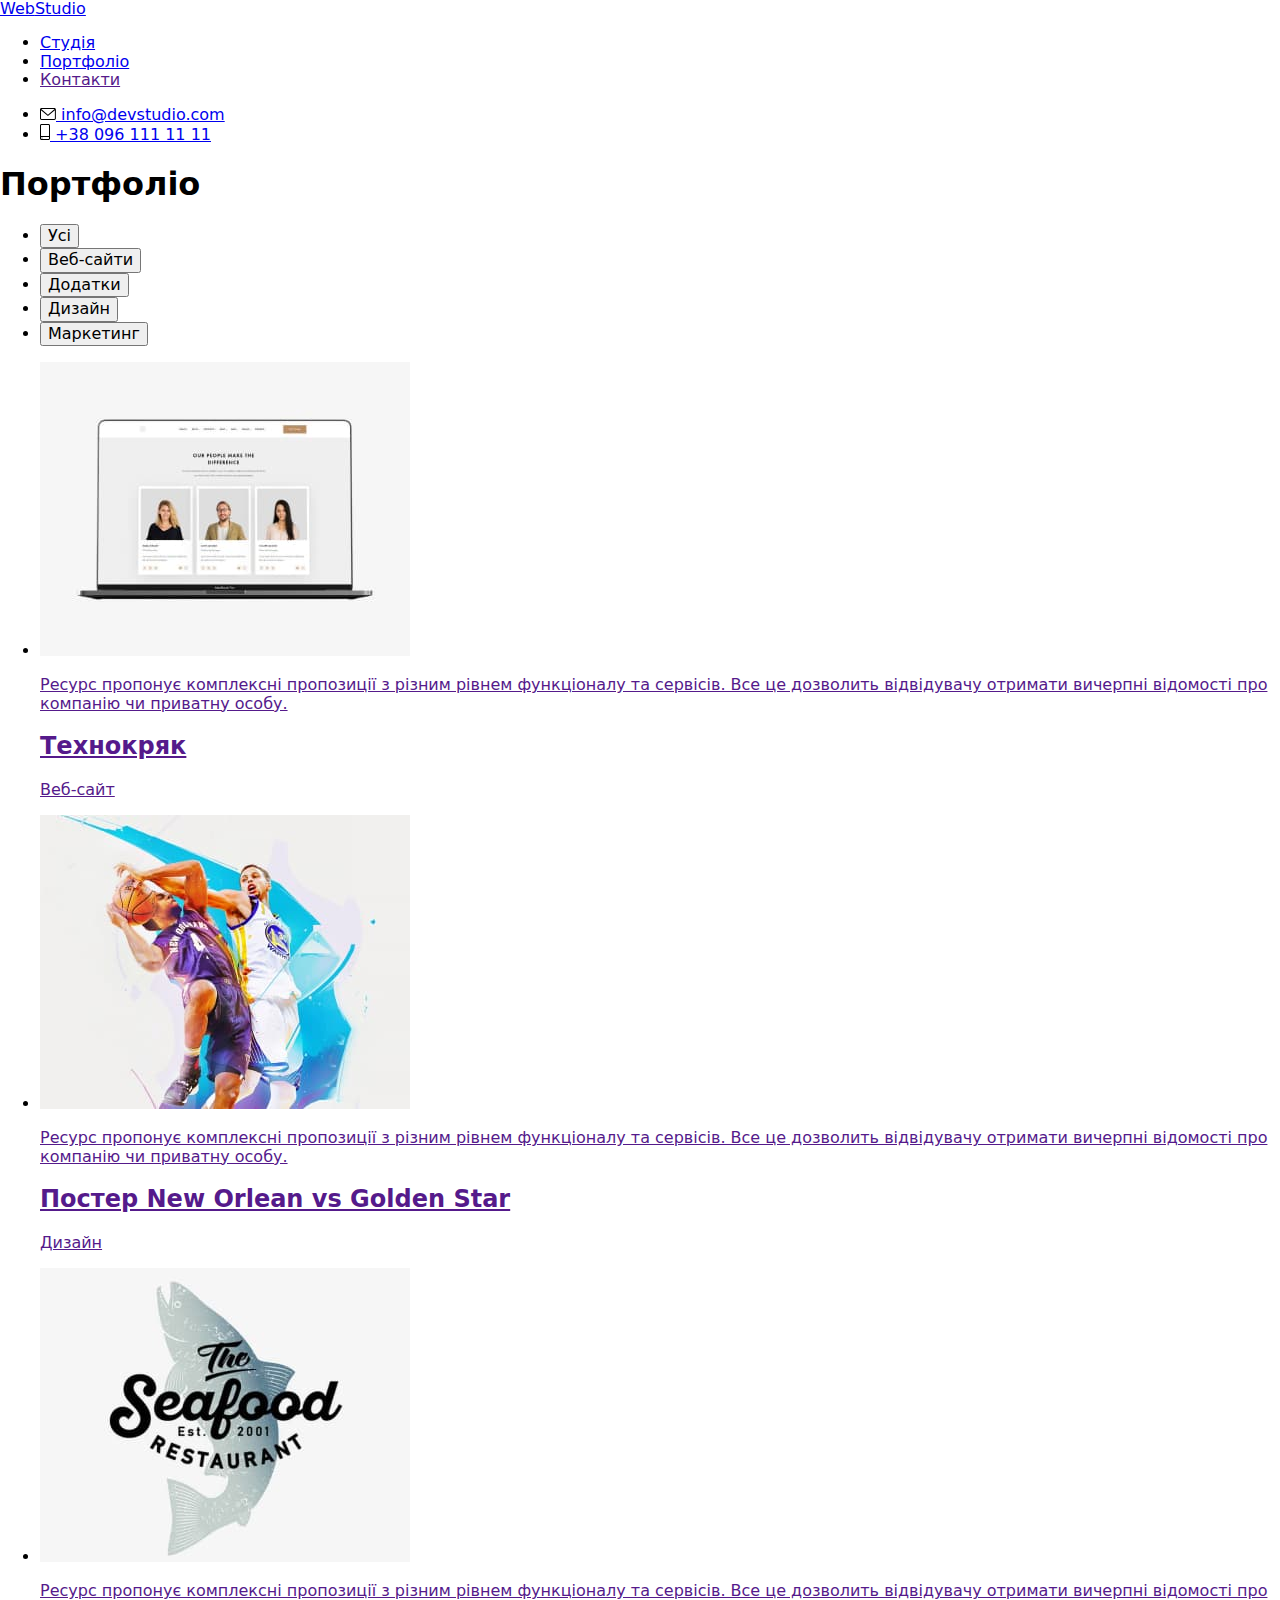
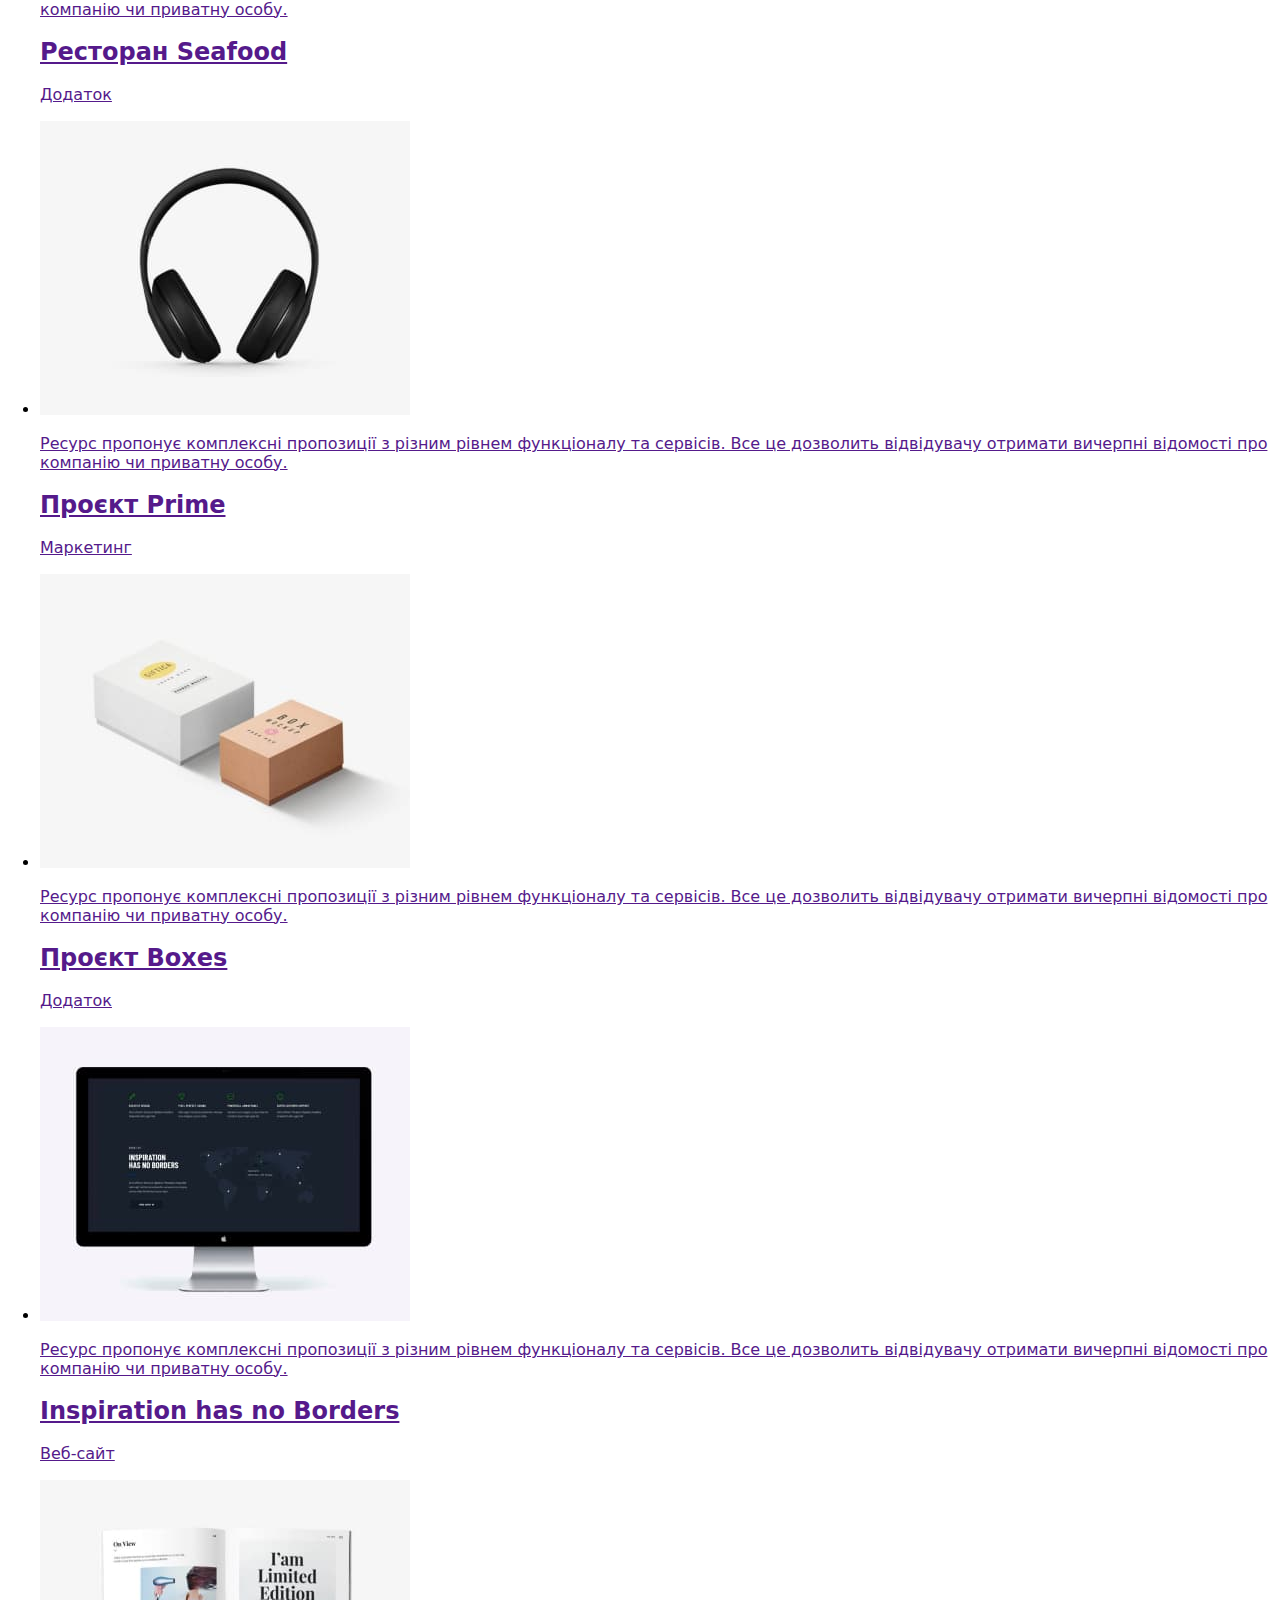
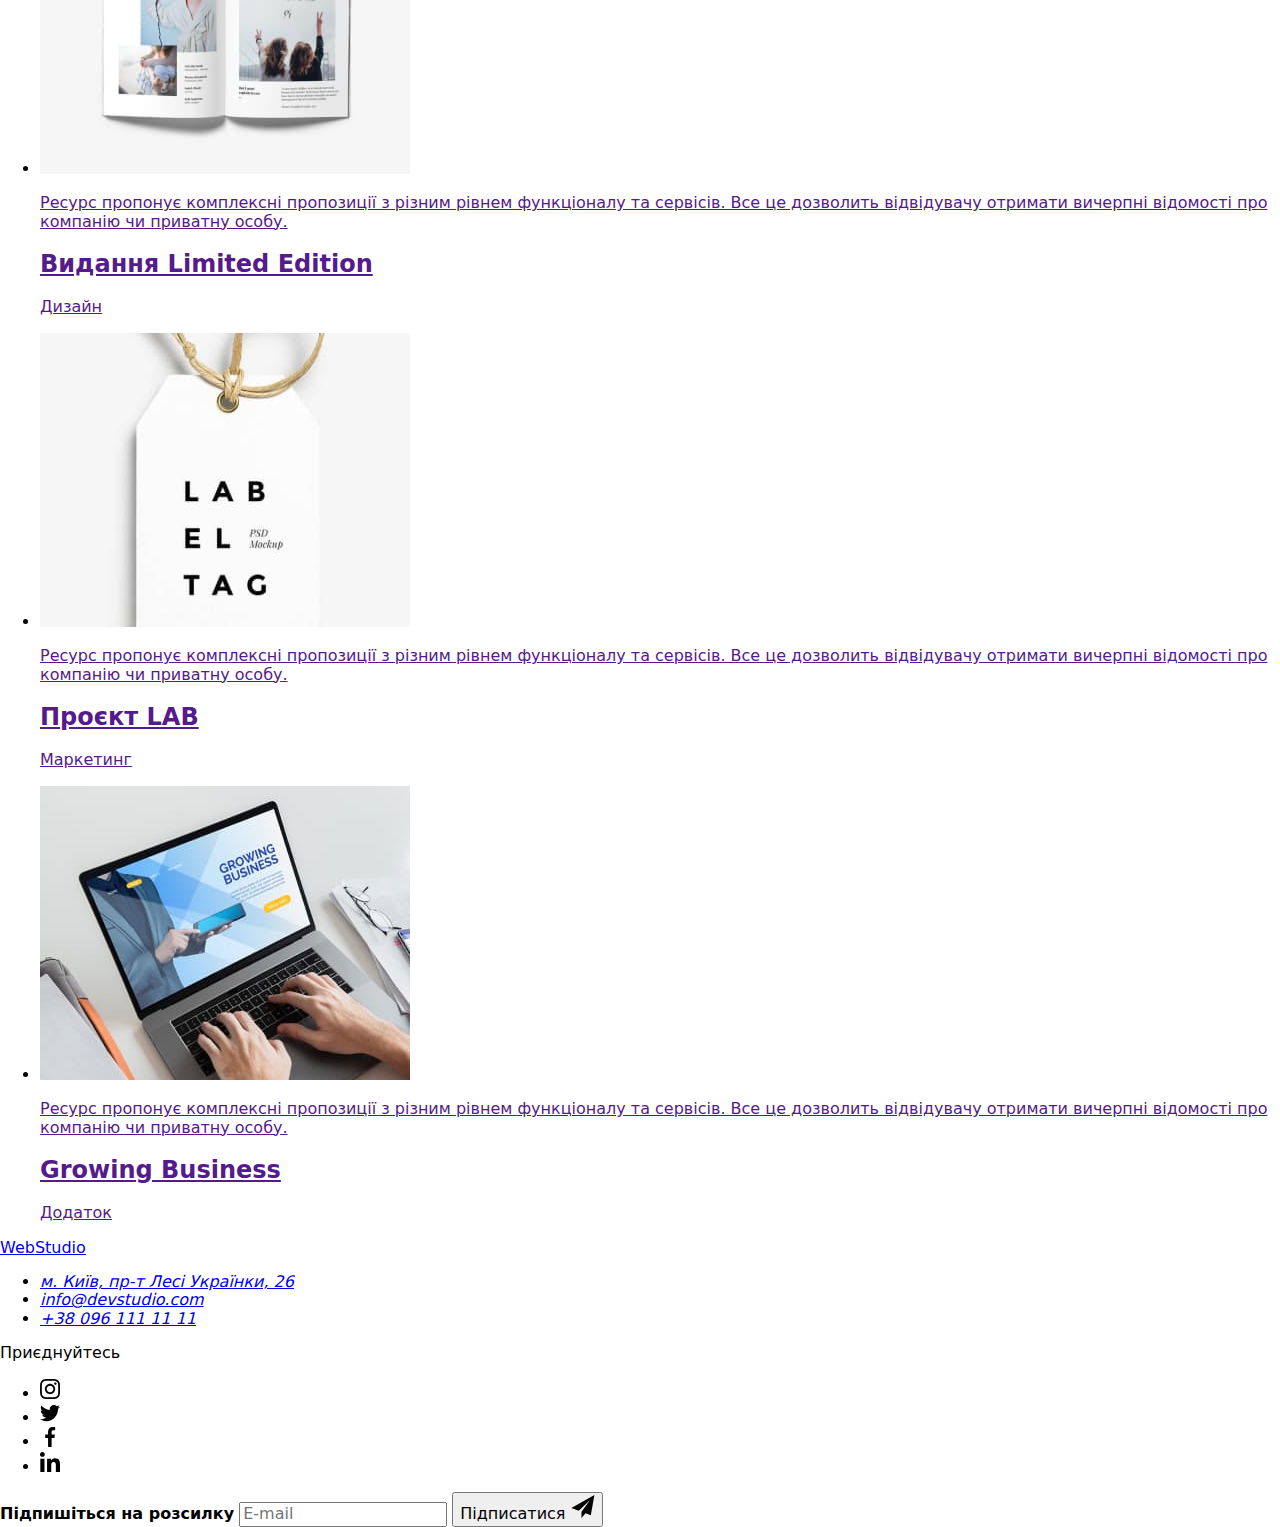
==== portfolio.html @ 15e612e4 "init" ====
<!DOCTYPE html>
<html lang="uk">
  <head>
    <meta charset="UTF-8" />
    <meta http-equiv="X-UA-Compatible" content="IE=edge" />
    <meta name="viewport" content="width=device-width, initial-scale=1.0" />
    <title>Studio</title>
    <link rel="preconnect" href="https://fonts.googleapis.com" />
    <link rel="preconnect" href="https://fonts.gstatic.com" crossorigin />
    <link
      href="https://fonts.googleapis.com/css2?family=Raleway:wght@700&family=Roboto:wght@400;500;700;900&display=swap"
      rel="stylesheet"
    />
    <link
      rel="stylesheet"
      href="https://cdnjs.cloudflare.com/ajax/libs/modern-normalize/1.1.0/modern-normalize.min.css"
    />
    <link rel="stylesheet" href="./css/styles.css" />
  </head>
  <body>
    <header>
      <div class="container main-nav">
        <a href="./index.html" class="logo"
          ><span class="logo-first-text">Web</span
          ><span class="logo-nav-second-text">Studio</span></a
        >
        <nav>
          <ul class="site-nav list">
            <li class="site-nav-item">
              <a href="./index.html" class="link">Студія</a>
            </li>
            <li class="site-nav-item">
              <a href="./portfolio.html" class="link current">Портфоліо</a>
            </li>
            <li class="site-nav-item"><a href="" class="link">Контакти</a></li>
          </ul>
        </nav>
        <ul class="contacts list">
          <li class="contacts-item">
            <a href="mailto:info@devstudio.com" class="contacts-item-link link">
              <svg class="icon envelope" width="16px" height="12px">
                <use href="./images/icons.svg#icon-envelope"></use>
              </svg>
              info@devstudio.com</a
            >
          </li>
          <li class="contacts-item">
            <a href="tel:+380961111111" class="contacts-item-link">
              <svg class="icon smartphone" width="10px" height="16px">
                <use href="./images/icons.svg#icon-smartphone"></use>
              </svg>
              +38 096 111 11 11</a
            >
          </li>
        </ul>
      </div>
    </header>
    <main>
      <section class="section">
        <div class="container">
          <h1 class="section-title visually-hidden">Портфоліо</h1>

          <ul class="filter list">
            <li class="item">
              <button type="button" class="button filter-button current">
                Усі
              </button>
            </li>
            <li class="item">
              <button type="button" class="button filter-button">
                Веб-сайти
              </button>
            </li>
            <li class="item">
              <button type="button" class="button filter-button">
                Додатки
              </button>
            </li>
            <li class="item">
              <button type="button" class="button filter-button">Дизайн</button>
            </li>
            <li class="item">
              <button type="button" class="button filter-button">
                Маркетинг
              </button>
            </li>
          </ul>

          <ul class="portfolio list">
            <li class="portfolio-item">
              <a class="portfolio-item-link link" href="">
                <div class="portfolio-thumb">
                  <img
                    src="./images/example-1.jpg"
                    alt="Приклад сайту"
                    width="370"
                  />
                  <p class="portfolio-item-action">
                    Ресурс пропонує комплексні пропозиції з різним рівнем
                    функціоналу та сервісів. Все це дозволить відвідувачу
                    отримати вичерпні відомості про компанію чи приватну особу.
                  </p>
                </div>
                <div class="example-description">
                  <h2 class="portfolio-example">Технокряк</h2>
                  <p class="portfolio-text">Веб-сайт</p>
                </div>
              </a>
            </li>
            <li class="portfolio-item">
              <a class="portfolio-item-link link" href="">
                <div class="portfolio-thumb">
                  <img
                    src="./images/example-2.jpg"
                    alt="Баскетбольний поєдинок"
                    width="370"
                  />
                  <p class="portfolio-item-action">
                    Ресурс пропонує комплексні пропозиції з різним рівнем
                    функціоналу та сервісів. Все це дозволить відвідувачу
                    отримати вичерпні відомості про компанію чи приватну особу.
                  </p>
                </div>
                <div class="example-description">
                  <h2 class="portfolio-example">
                    Постер New Orlean vs Golden Star
                  </h2>
                  <p class="portfolio-text">Дизайн</p>
                </div></a
              >
            </li>
            <li class="portfolio-item">
              <a class="portfolio-item-link link" href="">
                <div class="portfolio-thumb">
                  <img
                    src="./images/example-3.jpg"
                    alt="Логоип ресторану"
                    width="370"
                  />
                  <p class="portfolio-item-action">
                    Ресурс пропонує комплексні пропозиції з різним рівнем
                    функціоналу та сервісів. Все це дозволить відвідувачу
                    отримати вичерпні відомості про компанію чи приватну особу.
                  </p>
                </div>
                <div class="example-description">
                  <h2 class="portfolio-example">Ресторан Seafood</h2>
                  <p class="portfolio-text">Додаток</p>
                </div></a
              >
            </li>
            <li class="portfolio-item">
              <a class="portfolio-item-link link" href="">
                <div class="portfolio-thumb">
                  <img
                    src="./images/example-4.jpg"
                    alt="Навушники"
                    width="370"
                  />
                  <p class="portfolio-item-action">
                    Ресурс пропонує комплексні пропозиції з різним рівнем
                    функціоналу та сервісів. Все це дозволить відвідувачу
                    отримати вичерпні відомості про компанію чи приватну особу.
                  </p>
                </div>
                <div class="example-description">
                  <h2 class="portfolio-example">Проєкт Prime</h2>
                  <p class="portfolio-text">Маркетинг</p>
                </div></a
              >
            </li>
            <li class="portfolio-item">
              <a class="portfolio-item-link link" href="">
                <div class="portfolio-thumb">
                  <img src="./images/example-5.jpg" alt="Коробки" width="370" />
                  <p class="portfolio-item-action">
                    Ресурс пропонує комплексні пропозиції з різним рівнем
                    функціоналу та сервісів. Все це дозволить відвідувачу
                    отримати вичерпні відомості про компанію чи приватну особу.
                  </p>
                </div>
                <div class="example-description">
                  <h2 class="portfolio-example">Проєкт Boxes</h2>
                  <p class="portfolio-text">Додаток</p>
                </div></a
              >
            </li>
            <li class="portfolio-item">
              <a class="portfolio-item-link link" href="">
                <div class="portfolio-thumb">
                  <img
                    src="./images/example-6.jpg"
                    alt="Сайт з зображенням карти світу"
                    width="370"
                  />
                  <p class="portfolio-item-action">
                    Ресурс пропонує комплексні пропозиції з різним рівнем
                    функціоналу та сервісів. Все це дозволить відвідувачу
                    отримати вичерпні відомості про компанію чи приватну особу.
                  </p>
                </div>
                <div class="example-description">
                  <h2 class="portfolio-example">Inspiration has no Borders</h2>
                  <p class="portfolio-text">Веб-сайт</p>
                </div></a
              >
            </li>
            <li class="portfolio-item">
              <a class="portfolio-item-link link" href="">
                <div class="portfolio-thumb">
                  <img
                    src="./images/example-7.jpg"
                    alt="Розворот журналу"
                    width="370"
                  />
                  <p class="portfolio-item-action">
                    Ресурс пропонує комплексні пропозиції з різним рівнем
                    функціоналу та сервісів. Все це дозволить відвідувачу
                    отримати вичерпні відомості про компанію чи приватну особу.
                  </p>
                </div>
                <div class="example-description">
                  <h2 class="portfolio-example">Видання Limited Edition</h2>
                  <p class="portfolio-text">Дизайн</p>
                </div></a
              >
            </li>
            <li class="portfolio-item">
              <a class="portfolio-item-link link" href="">
                <div class="portfolio-thumb">
                  <img
                    src="./images/example-8.jpg"
                    alt="Ярлик з написом Lab el tag"
                    width="370"
                  />
                  <p class="portfolio-item-action">
                    Ресурс пропонує комплексні пропозиції з різним рівнем
                    функціоналу та сервісів. Все це дозволить відвідувачу
                    отримати вичерпні відомості про компанію чи приватну особу.
                  </p>
                </div>
                <div class="example-description">
                  <h2 class="portfolio-example">Проєкт LAB</h2>
                  <p class="portfolio-text">Маркетинг</p>
                </div></a
              >
            </li>
            <li class="portfolio-item">
              <a class="portfolio-item-link link" href="">
                <div class="portfolio-thumb">
                  <img
                    src="./images/example-9.jpg"
                    alt="Руки на клавіатурі ноутбука"
                    width="370"
                  />
                  <p class="portfolio-item-action">
                    Ресурс пропонує комплексні пропозиції з різним рівнем
                    функціоналу та сервісів. Все це дозволить відвідувачу
                    отримати вичерпні відомості про компанію чи приватну особу.
                  </p>
                </div>
                <div class="example-description">
                  <h2 class="portfolio-example">Growing Business</h2>
                  <p class="portfolio-text">Додаток</p>
                </div></a
              >
            </li>
          </ul>
        </div>
      </section>
    </main>

    <footer>
      <div class="container footer-box">
        <div>
          <a href="./index.html" class="logo link">
            <span class="logo-first-text">Web</span
            ><span class="logo-foot-second-text">Studio</span>
          </a>

          <address>
            <ul class="list">
              <li class="link-contact">
                <a
                  href="https://goo.gl/maps/D8XiGMWLW442jAMw8"
                  target="_blank"
                  rel="noopener noreferrer"
                  class="footer-geolocation"
                  >м. Київ, пр-т Лесі Українки, 26</a
                >
              </li>
              <li class="link-contact">
                <a href="mailto:info@devstudio.com" class="footer-contacts"
                  >info@devstudio.com</a
                >
              </li>
              <li class="link-contact">
                <a href="tel:+380961111111" class="footer-contacts"
                  >+38 096 111 11 11</a
                >
              </li>
            </ul>
          </address>
        </div>

        <div class="join-us">
          <p class="title">Приєднуйтесь</p>
          <ul class="footer-social">
            <li class="footer-social-item list">
              <a href="" class="footer-social-item-link link">
                <svg class="icon instagram" width="20px" height="20px">
                  <use href="./images/icons.svg#icon-instagram"></use>
                </svg>
              </a>
            </li>
            <li class="footer-social-item list">
              <a href="" class="footer-social-item-link link">
                <svg class="icon twitter" width="20px" height="20px">
                  <use href="./images/icons.svg#icon-twitter"></use>
                </svg>
              </a>
            </li>
            <li class="footer-social-item list">
              <a href="" class="footer-social-item-link link">
                <svg class="icon facebook" width="20px" height="20px">
                  <use href="./images/icons.svg#icon-facebook"></use>
                </svg>
              </a>
            </li>
            <li class="footer-social-item list">
              <a href="" class="footer-social-item-link link">
                <svg class="icon linkedin" width="20px" height="20px">
                  <use href="./images/icons.svg#icon-linkedin"></use>
                </svg>
              </a>
            </li>
          </ul>
        </div>

        <form class="subscribe-form" autocomplete="off">
          <div class="form-field">
            <strong class="subscribe-call">Підпишіться на розсилку</strong>
            <label>
              <input
                class="subscribe-input"
                type="text"
                name="field-subscribe"
                placeholder="E-mail"
              />
            </label>
            <button class="button subscribe-button" type="submit">
              Підписатися
              <svg class="icon-subscribe icon" width="24px" height="24px">
                <use href="./images/icons.svg#icon-send"></use>
              </svg>
            </button>
          </div>
        </form>
      </div>
    </footer>
  </body>
</html>
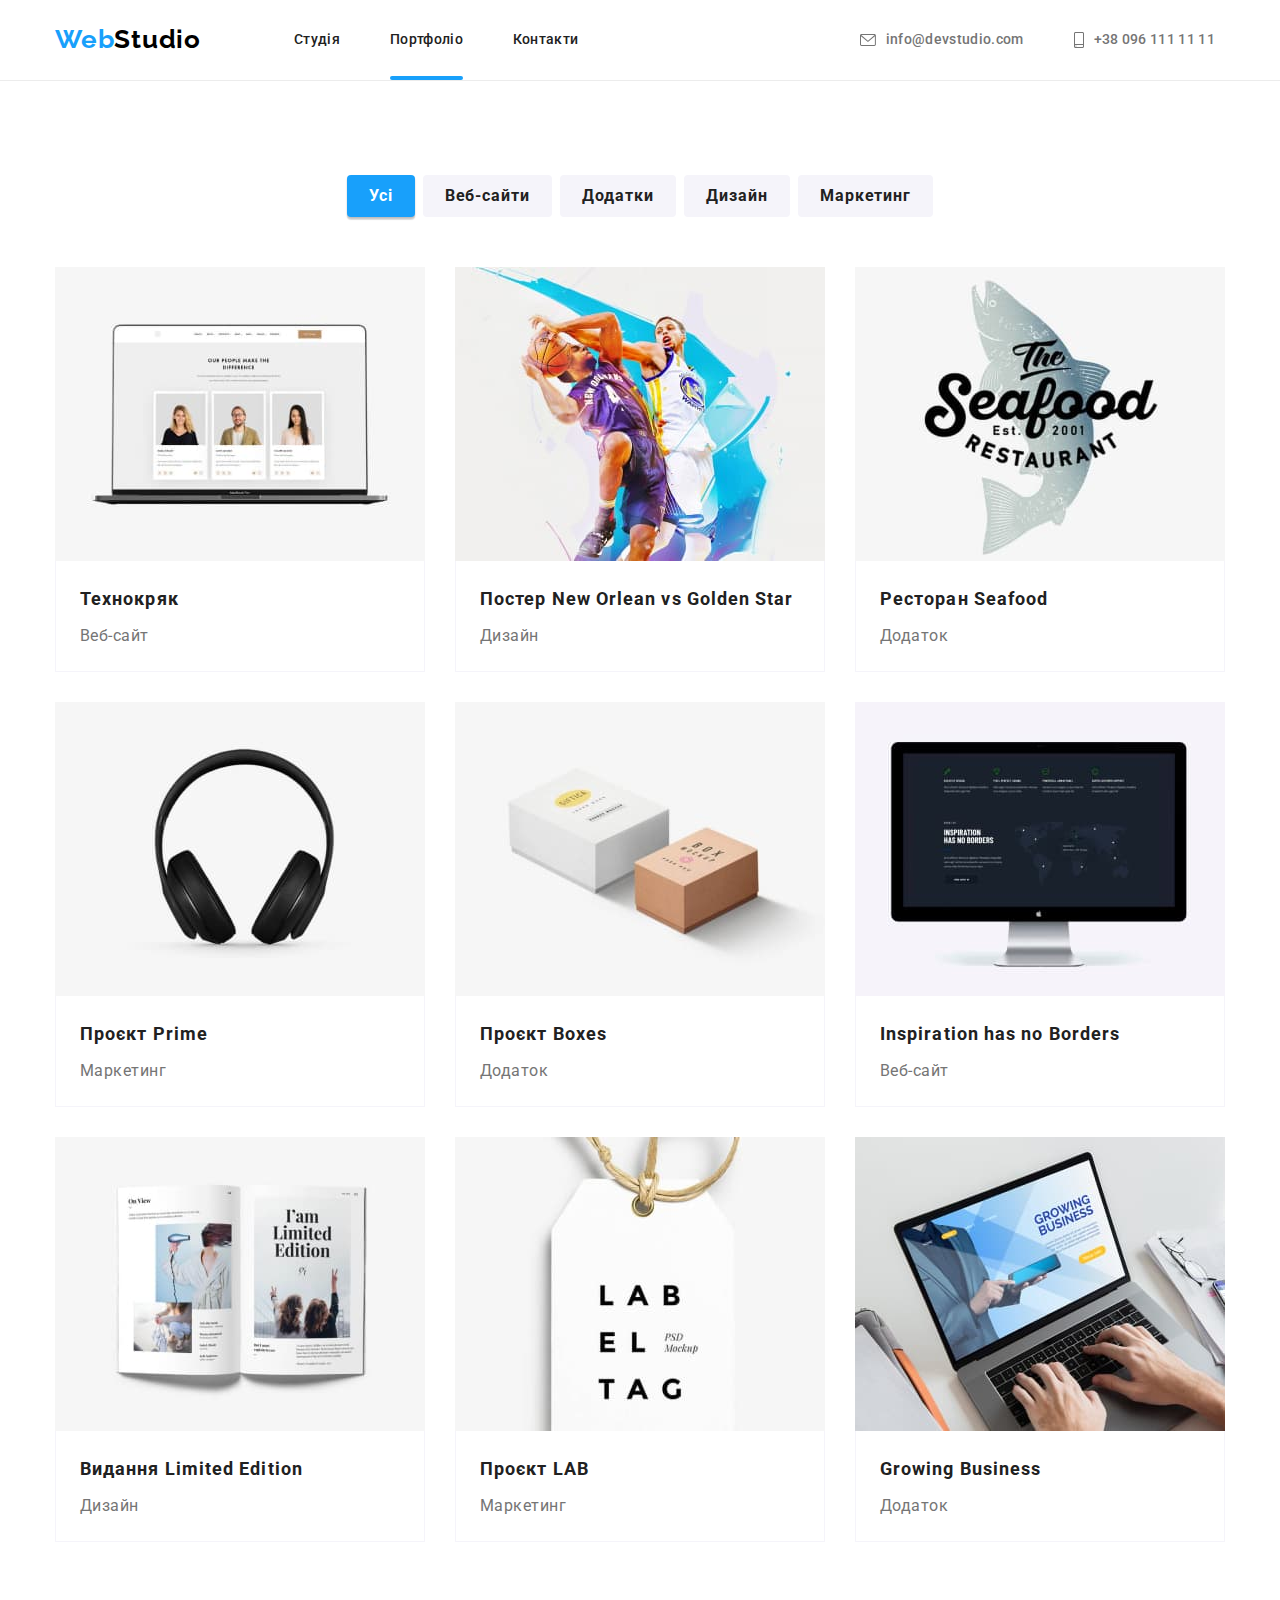
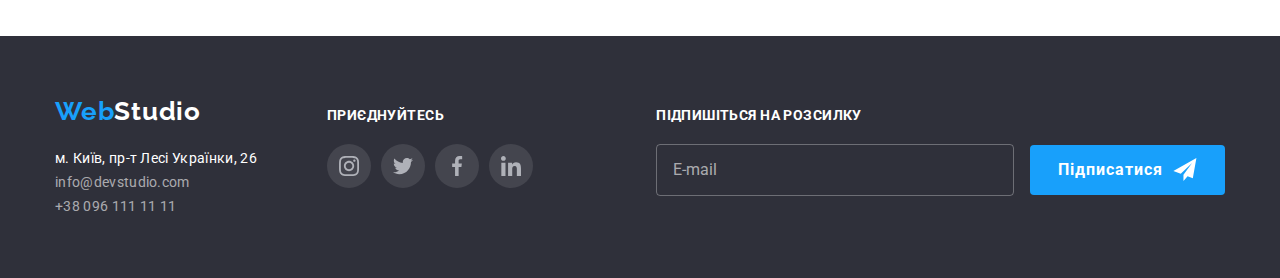
==== commit 76c90bb3: "home-work" ====
--- a/portfolio.html
+++ b/portfolio.html
@@ -15,38 +15,47 @@
       rel="stylesheet"
       href="https://cdnjs.cloudflare.com/ajax/libs/modern-normalize/1.1.0/modern-normalize.min.css"
     />
+    <link rel="stylesheet" href="./css/main.min.css" />
     <link rel="stylesheet" href="./css/styles.css" />
   </head>
   <body>
     <header>
-      <div class="container main-nav">
+      <div class="container header-wrapper">
         <a href="./index.html" class="logo"
-          ><span class="logo-first-text">Web</span
-          ><span class="logo-nav-second-text">Studio</span></a
+          ><span class="logo logo__first-part">Web</span
+          ><span class="logo logo__second-part">Studio</span></a
         >
-        <nav>
-          <ul class="site-nav list">
-            <li class="site-nav-item">
-              <a href="./index.html" class="link">Студія</a>
-            </li>
-            <li class="site-nav-item">
-              <a href="./portfolio.html" class="link current">Портфоліо</a>
-            </li>
-            <li class="site-nav-item"><a href="" class="link">Контакти</a></li>
+        <nav class="navigation header-wrapper__navigation">
+          <ul class="navigation__list">
+            <li class="navigation__item">
+              <a href="./index.html" class="navigation__link navigation__link"
+                >Студія</a
+              >
+            </li>
+            <li class="navigation__item">
+              <a
+                href="./portfolio.html"
+                class="navigation__link navigation__link--current"
+                >Портфоліо</a
+              >
+            </li>
+            <li class="navigation__item">
+              <a href="./contacts.html" class="navigation__link">Контакти</a>
+            </li>
           </ul>
         </nav>
-        <ul class="contacts list">
-          <li class="contacts-item">
-            <a href="mailto:info@devstudio.com" class="contacts-item-link link">
-              <svg class="icon envelope" width="16px" height="12px">
+        <ul class="contacts">
+          <li class="contacts__item">
+            <a href="mailto:info@devstudio.com" class="contacts__link">
+              <svg class="icon contacts__icon" width="16px" height="12px">
                 <use href="./images/icons.svg#icon-envelope"></use>
               </svg>
               info@devstudio.com</a
             >
           </li>
-          <li class="contacts-item">
-            <a href="tel:+380961111111" class="contacts-item-link">
-              <svg class="icon smartphone" width="10px" height="16px">
+          <li class="contacts__item">
+            <a href="tel:+380961111111" class="contacts__link">
+              <svg class="icon contacts__icon" width="10px" height="16px">
                 <use href="./images/icons.svg#icon-smartphone"></use>
               </svg>
               +38 096 111 11 11</a
@@ -58,210 +67,210 @@
     <main>
       <section class="section">
         <div class="container">
-          <h1 class="section-title visually-hidden">Портфоліо</h1>
-
-          <ul class="filter list">
-            <li class="item">
-              <button type="button" class="button filter-button current">
+          <h1 class="section__title visually-hidden">Портфоліо</h1>
+
+          <ul class="filter">
+            <li class="filter__item">
+              <button type="button" class="button filter__button--current">
                 Усі
               </button>
             </li>
-            <li class="item">
-              <button type="button" class="button filter-button">
+            <li class="filter__item">
+              <button type="button" class="button filter__button">
                 Веб-сайти
               </button>
             </li>
-            <li class="item">
-              <button type="button" class="button filter-button">
+            <li class="filter__item">
+              <button type="button" class="button filter__button">
                 Додатки
               </button>
             </li>
-            <li class="item">
-              <button type="button" class="button filter-button">Дизайн</button>
-            </li>
-            <li class="item">
-              <button type="button" class="button filter-button">
+            <li class="filter__item">
+              <button type="button" class="button filter__button">
+                Дизайн
+              </button>
+            </li>
+            <li class="filter__item">
+              <button type="button" class="button filter__button">
                 Маркетинг
               </button>
             </li>
           </ul>
 
-          <ul class="portfolio list">
-            <li class="portfolio-item">
-              <a class="portfolio-item-link link" href="">
-                <div class="portfolio-thumb">
+          <ul class="cardset">
+            <li class="cardset__item">
+              <a class="cardset__link" href="">
+                <div class="cardset__thumb">
                   <img
                     src="./images/example-1.jpg"
                     alt="Приклад сайту"
                     width="370"
                   />
-                  <p class="portfolio-item-action">
-                    Ресурс пропонує комплексні пропозиції з різним рівнем
-                    функціоналу та сервісів. Все це дозволить відвідувачу
-                    отримати вичерпні відомості про компанію чи приватну особу.
-                  </p>
-                </div>
-                <div class="example-description">
-                  <h2 class="portfolio-example">Технокряк</h2>
-                  <p class="portfolio-text">Веб-сайт</p>
-                </div>
-              </a>
-            </li>
-            <li class="portfolio-item">
-              <a class="portfolio-item-link link" href="">
-                <div class="portfolio-thumb">
+                  <p class="cardset__reaction">
+                    Ресурс пропонує комплексні пропозиції з різним рівнем
+                    функціоналу та сервісів. Все це дозволить відвідувачу
+                    отримати вичерпні відомості про компанію чи приватну особу.
+                  </p>
+                </div>
+                <div class="cardset__description">
+                  <h2 class="cardset__name">Технокряк</h2>
+                  <p class="cardset__text">Веб-сайт</p>
+                </div>
+              </a>
+            </li>
+            <li class="cardset__item">
+              <a class="cardset__link" href="">
+                <div class="cardset__thumb">
                   <img
                     src="./images/example-2.jpg"
                     alt="Баскетбольний поєдинок"
                     width="370"
                   />
-                  <p class="portfolio-item-action">
-                    Ресурс пропонує комплексні пропозиції з різним рівнем
-                    функціоналу та сервісів. Все це дозволить відвідувачу
-                    отримати вичерпні відомості про компанію чи приватну особу.
-                  </p>
-                </div>
-                <div class="example-description">
-                  <h2 class="portfolio-example">
-                    Постер New Orlean vs Golden Star
-                  </h2>
-                  <p class="portfolio-text">Дизайн</p>
-                </div></a
-              >
-            </li>
-            <li class="portfolio-item">
-              <a class="portfolio-item-link link" href="">
-                <div class="portfolio-thumb">
+                  <p class="cardset__reaction">
+                    Ресурс пропонує комплексні пропозиції з різним рівнем
+                    функціоналу та сервісів. Все це дозволить відвідувачу
+                    отримати вичерпні відомості про компанію чи приватну особу.
+                  </p>
+                </div>
+                <div class="cardset__description">
+                  <h2 class="cardset__name">Постер New Orlean vs Golden Star</h2>
+                  <p class="cardset__text">Дизайн</p>
+                </div></a
+              >
+            </li>
+            <li class="cardset__item">
+              <a class="cardset__link" href="">
+                <div class="cardset__thumb">
                   <img
                     src="./images/example-3.jpg"
                     alt="Логоип ресторану"
                     width="370"
                   />
-                  <p class="portfolio-item-action">
-                    Ресурс пропонує комплексні пропозиції з різним рівнем
-                    функціоналу та сервісів. Все це дозволить відвідувачу
-                    отримати вичерпні відомості про компанію чи приватну особу.
-                  </p>
-                </div>
-                <div class="example-description">
-                  <h2 class="portfolio-example">Ресторан Seafood</h2>
-                  <p class="portfolio-text">Додаток</p>
-                </div></a
-              >
-            </li>
-            <li class="portfolio-item">
-              <a class="portfolio-item-link link" href="">
-                <div class="portfolio-thumb">
+                  <p class="cardset__reaction">
+                    Ресурс пропонує комплексні пропозиції з різним рівнем
+                    функціоналу та сервісів. Все це дозволить відвідувачу
+                    отримати вичерпні відомості про компанію чи приватну особу.
+                  </p>
+                </div>
+                <div class="cardset__description">
+                  <h2 class="cardset__name">Ресторан Seafood</h2>
+                  <p class="cardset__text">Додаток</p>
+                </div></a
+              >
+            </li>
+            <li class="cardset__item">
+              <a class="cardset__link" href="">
+                <div class="cardset__thumb">
                   <img
                     src="./images/example-4.jpg"
                     alt="Навушники"
                     width="370"
                   />
-                  <p class="portfolio-item-action">
-                    Ресурс пропонує комплексні пропозиції з різним рівнем
-                    функціоналу та сервісів. Все це дозволить відвідувачу
-                    отримати вичерпні відомості про компанію чи приватну особу.
-                  </p>
-                </div>
-                <div class="example-description">
-                  <h2 class="portfolio-example">Проєкт Prime</h2>
-                  <p class="portfolio-text">Маркетинг</p>
-                </div></a
-              >
-            </li>
-            <li class="portfolio-item">
-              <a class="portfolio-item-link link" href="">
-                <div class="portfolio-thumb">
+                  <p class="cardset__reaction">
+                    Ресурс пропонує комплексні пропозиції з різним рівнем
+                    функціоналу та сервісів. Все це дозволить відвідувачу
+                    отримати вичерпні відомості про компанію чи приватну особу.
+                  </p>
+                </div>
+                <div class="cardset__description">
+                  <h2 class="cardset__name">Проєкт Prime</h2>
+                  <p class="cardset__text">Маркетинг</p>
+                </div></a
+              >
+            </li>
+            <li class="cardset__item">
+              <a class="cardset__link" href="">
+                <div class="cardset__thumb">
                   <img src="./images/example-5.jpg" alt="Коробки" width="370" />
-                  <p class="portfolio-item-action">
-                    Ресурс пропонує комплексні пропозиції з різним рівнем
-                    функціоналу та сервісів. Все це дозволить відвідувачу
-                    отримати вичерпні відомості про компанію чи приватну особу.
-                  </p>
-                </div>
-                <div class="example-description">
-                  <h2 class="portfolio-example">Проєкт Boxes</h2>
-                  <p class="portfolio-text">Додаток</p>
-                </div></a
-              >
-            </li>
-            <li class="portfolio-item">
-              <a class="portfolio-item-link link" href="">
-                <div class="portfolio-thumb">
+                  <p class="cardset__reaction">
+                    Ресурс пропонує комплексні пропозиції з різним рівнем
+                    функціоналу та сервісів. Все це дозволить відвідувачу
+                    отримати вичерпні відомості про компанію чи приватну особу.
+                  </p>
+                </div>
+                <div class="cardset__description">
+                  <h2 class="cardset__name">Проєкт Boxes</h2>
+                  <p class="cardset__text">Додаток</p>
+                </div></a
+              >
+            </li>
+            <li class="cardset__item">
+              <a class="cardset__link" href="">
+                <div class="cardset__thumb">
                   <img
                     src="./images/example-6.jpg"
                     alt="Сайт з зображенням карти світу"
                     width="370"
                   />
-                  <p class="portfolio-item-action">
-                    Ресурс пропонує комплексні пропозиції з різним рівнем
-                    функціоналу та сервісів. Все це дозволить відвідувачу
-                    отримати вичерпні відомості про компанію чи приватну особу.
-                  </p>
-                </div>
-                <div class="example-description">
-                  <h2 class="portfolio-example">Inspiration has no Borders</h2>
-                  <p class="portfolio-text">Веб-сайт</p>
-                </div></a
-              >
-            </li>
-            <li class="portfolio-item">
-              <a class="portfolio-item-link link" href="">
-                <div class="portfolio-thumb">
+                  <p class="cardset__reaction">
+                    Ресурс пропонує комплексні пропозиції з різним рівнем
+                    функціоналу та сервісів. Все це дозволить відвідувачу
+                    отримати вичерпні відомості про компанію чи приватну особу.
+                  </p>
+                </div>
+                <div class="cardset__description">
+                  <h2 class="cardset__name">Inspiration has no Borders</h2>
+                  <p class="cardset__text">Веб-сайт</p>
+                </div></a
+              >
+            </li>
+            <li class="cardset__item">
+              <a class="cardset__link" href="">
+                <div class="cardset__thumb">
                   <img
                     src="./images/example-7.jpg"
                     alt="Розворот журналу"
                     width="370"
                   />
-                  <p class="portfolio-item-action">
-                    Ресурс пропонує комплексні пропозиції з різним рівнем
-                    функціоналу та сервісів. Все це дозволить відвідувачу
-                    отримати вичерпні відомості про компанію чи приватну особу.
-                  </p>
-                </div>
-                <div class="example-description">
-                  <h2 class="portfolio-example">Видання Limited Edition</h2>
-                  <p class="portfolio-text">Дизайн</p>
-                </div></a
-              >
-            </li>
-            <li class="portfolio-item">
-              <a class="portfolio-item-link link" href="">
-                <div class="portfolio-thumb">
+                  <p class="cardset__reaction">
+                    Ресурс пропонує комплексні пропозиції з різним рівнем
+                    функціоналу та сервісів. Все це дозволить відвідувачу
+                    отримати вичерпні відомості про компанію чи приватну особу.
+                  </p>
+                </div>
+                <div class="cardset__description">
+                  <h2 class="cardset__name">Видання Limited Edition</h2>
+                  <p class="cardset__text">Дизайн</p>
+                </div></a
+              >
+            </li>
+            <li class="cardset__item">
+              <a class="cardset__link" href="">
+                <div class="cardset__thumb">
                   <img
                     src="./images/example-8.jpg"
                     alt="Ярлик з написом Lab el tag"
                     width="370"
                   />
-                  <p class="portfolio-item-action">
-                    Ресурс пропонує комплексні пропозиції з різним рівнем
-                    функціоналу та сервісів. Все це дозволить відвідувачу
-                    отримати вичерпні відомості про компанію чи приватну особу.
-                  </p>
-                </div>
-                <div class="example-description">
-                  <h2 class="portfolio-example">Проєкт LAB</h2>
-                  <p class="portfolio-text">Маркетинг</p>
-                </div></a
-              >
-            </li>
-            <li class="portfolio-item">
-              <a class="portfolio-item-link link" href="">
-                <div class="portfolio-thumb">
+                  <p class="cardset__reaction">
+                    Ресурс пропонує комплексні пропозиції з різним рівнем
+                    функціоналу та сервісів. Все це дозволить відвідувачу
+                    отримати вичерпні відомості про компанію чи приватну особу.
+                  </p>
+                </div>
+                <div class="cardset__description">
+                  <h2 class="cardset__name">Проєкт LAB</h2>
+                  <p class="cardset__text">Маркетинг</p>
+                </div></a
+              >
+            </li>
+            <li class="cardset__item">
+              <a class="cardset__link" href="">
+                <div class="cardset__thumb">
                   <img
                     src="./images/example-9.jpg"
                     alt="Руки на клавіатурі ноутбука"
                     width="370"
                   />
-                  <p class="portfolio-item-action">
-                    Ресурс пропонує комплексні пропозиції з різним рівнем
-                    функціоналу та сервісів. Все це дозволить відвідувачу
-                    отримати вичерпні відомості про компанію чи приватну особу.
-                  </p>
-                </div>
-                <div class="example-description">
-                  <h2 class="portfolio-example">Growing Business</h2>
-                  <p class="portfolio-text">Додаток</p>
+                  <p class="cardset__reaction">
+                    Ресурс пропонує комплексні пропозиції з різним рівнем
+                    функціоналу та сервісів. Все це дозволить відвідувачу
+                    отримати вичерпні відомості про компанію чи приватну особу.
+                  </p>
+                </div>
+                <div class="cardset__description">
+                  <h2 class="cardset__name">Growing Business</h2>
+                  <p class="cardset__text">Додаток</p>
                 </div></a
               >
             </li>
@@ -271,31 +280,31 @@
     </main>
 
     <footer>
-      <div class="container footer-box">
+      <div class="container footer-wrapper">
         <div>
-          <a href="./index.html" class="logo link">
-            <span class="logo-first-text">Web</span
-            ><span class="logo-foot-second-text">Studio</span>
+          <a href="./index.html" class="logo footer-wrapper__logo">
+            <span class="logo__first-part">Web</span
+            ><span class="logo__second-part--inversed">Studio</span>
           </a>
 
           <address>
-            <ul class="list">
-              <li class="link-contact">
+            <ul class="address footer-wrapper__address">
+              <li class="address__item">
                 <a
                   href="https://goo.gl/maps/D8XiGMWLW442jAMw8"
                   target="_blank"
                   rel="noopener noreferrer"
-                  class="footer-geolocation"
+                  class="address__link address__link--geo"
                   >м. Київ, пр-т Лесі Українки, 26</a
                 >
               </li>
-              <li class="link-contact">
-                <a href="mailto:info@devstudio.com" class="footer-contacts"
+              <li class="address__item">
+                <a href="mailto:info@devstudio.com" class="address__link"
                   >info@devstudio.com</a
                 >
               </li>
-              <li class="link-contact">
-                <a href="tel:+380961111111" class="footer-contacts"
+              <li class="address__item">
+                <a href="tel:+380961111111" class="address__link"
                   >+38 096 111 11 11</a
                 >
               </li>
@@ -303,33 +312,33 @@
           </address>
         </div>
 
-        <div class="join-us">
-          <p class="title">Приєднуйтесь</p>
-          <ul class="footer-social">
-            <li class="footer-social-item list">
-              <a href="" class="footer-social-item-link link">
-                <svg class="icon instagram" width="20px" height="20px">
+        <div class="join-us footer-wrapper__join-us">
+          <p class="join-us__title">Приєднуйтесь</p>
+          <ul class="social-icons">
+            <li class="social-icons__item">
+              <a href="" class="social-icons__link">
+                <svg class="icon social-icons__icon" width="20px" height="20px">
                   <use href="./images/icons.svg#icon-instagram"></use>
                 </svg>
               </a>
             </li>
-            <li class="footer-social-item list">
-              <a href="" class="footer-social-item-link link">
-                <svg class="icon twitter" width="20px" height="20px">
+            <li class="social-icons__item">
+              <a href="" class="social-icons__link">
+                <svg class="icon social-icons__icon" width="20px" height="20px">
                   <use href="./images/icons.svg#icon-twitter"></use>
                 </svg>
               </a>
             </li>
-            <li class="footer-social-item list">
-              <a href="" class="footer-social-item-link link">
-                <svg class="icon facebook" width="20px" height="20px">
+            <li class="social-icons__item">
+              <a href="" class="social-icons__link">
+                <svg class="icon social-icons__icon" width="20px" height="20px">
                   <use href="./images/icons.svg#icon-facebook"></use>
                 </svg>
               </a>
             </li>
-            <li class="footer-social-item list">
-              <a href="" class="footer-social-item-link link">
-                <svg class="icon linkedin" width="20px" height="20px">
+            <li class="social-icons__item">
+              <a href="" class="social-icons__link">
+                <svg class="icon social-icons__icon" width="20px" height="20px">
                   <use href="./images/icons.svg#icon-linkedin"></use>
                 </svg>
               </a>
@@ -338,23 +347,19 @@
         </div>
 
         <form class="subscribe-form" autocomplete="off">
-          <div class="form-field">
-            <strong class="subscribe-call">Підпишіться на розсилку</strong>
-            <label>
-              <input
-                class="subscribe-input"
-                type="text"
-                name="field-subscribe"
-                placeholder="E-mail"
-              />
-            </label>
-            <button class="button subscribe-button" type="submit">
-              Підписатися
-              <svg class="icon-subscribe icon" width="24px" height="24px">
-                <use href="./images/icons.svg#icon-send"></use>
-              </svg>
-            </button>
-          </div>
+          <strong class="subscribe-form__call">Підпишіться на розсилку</strong>
+          <input
+            class="subscribe-form__input"
+            type="text"
+            name="field-subscribe"
+            placeholder="E-mail"
+          />
+          <button class="button subscribe-form__button" type="submit">
+            Підписатися
+            <svg class="icon subscribe-form__icon" width="24px" height="24px">
+              <use href="./images/icons.svg#icon-send"></use>
+            </svg>
+          </button>
         </form>
       </div>
     </footer>
--- a/css/main.min.css
+++ b/css/main.min.css
@@ -0,0 +1 @@
+.visually-hidden{position:absolute;white-space:nowrap;width:1px;height:1px;overflow:hidden;border:0;padding:0;clip:rect(0 0 0 0);-webkit-clip-path:inset(50%);clip-path:inset(50%);margin:-1px}.modal{position:absolute;top:50%;left:50%;transform:translate(-50%, -50%)}.cardset__link,.address__link,.contacts,.logo,.navigation__link{text-decoration:none}.cardset,.filter,.address__item,.clients__item,.social-icons,.members__list,.activities__thumb,.features-list,.contacts,.navigation__list{margin:0;padding:0;list-style:none}body{background-color:#fff;color:#212121;font-family:"Roboto",sans-serif;letter-spacing:.02em}.container{width:1200px;margin:0 auto;padding:0 15px}.icon{fill:currentColor}img{display:block;max-width:100%;height:auto}h1,h2,h3,h4,h5,h6,p{padding:0;margin:0}ol,ul{margin-top:0;margin-bottom:0;padding-left:0}.button{font-family:inherit;font-weight:700;font-size:16px;line-height:1.88;letter-spacing:.06em;border-radius:4px;border:0;cursor:pointer}.backdrop{transition-property:opacity, visibility;transition-duration:250ms;transition-timing-function:cubic-bezier(0.4, 0, 0.2, 1);transition-delay:0ms;position:fixed;top:0;left:0;width:100%;height:100%;background-color:rgba(0,0,0,.2);opacity:1}.backdrop__is-hidden{opacity:0;visibility:none;pointer-events:none}header{border-bottom:1px solid #ececec}.header-wrapper{display:flex;align-items:center;justify-content:center}.navigation{display:flex;align-items:center;justify-content:center}.navigation__list{display:inline-flex}.navigation__item:not(:last-child){margin-right:50px}.navigation__link{transition-property:color;transition-duration:250ms;transition-timing-function:cubic-bezier(0.4, 0, 0.2, 1);transition-delay:0ms;position:relative;display:block;padding-top:32px;padding-bottom:32px;font-weight:500;font-size:14px;text-decoration:none;line-height:1.14;color:#212121}.navigation__link:hover,.navigation__link:focus{color:#18a0fb}.navigation__link--current::after{content:"";display:block;position:absolute;bottom:0;left:0;width:100%;height:4px;background-color:#18a0fb;border-radius:2px}.header-wrapper .navigation{margin-left:93px}.logo{display:inline-flex;font-family:"Raleway";font-size:26px;font-weight:700;line-height:1.2;letter-spacing:.03em}.logo__first-part{color:#18a0fb}.logo__second-part{color:#000}.logo__second-part--inversed{color:#fff}.contacts{display:flex;margin-left:auto}.contacts__link{transition-property:color;transition-duration:250ms;transition-timing-function:cubic-bezier(0.4, 0, 0.2, 1);transition-delay:0ms;display:flex;align-items:center;justify-content:center;margin-right:10px;font-weight:500;font-size:14px;line-height:1.14;text-decoration:none;color:#757575}.contacts__link:hover,.contacts__link:focus{color:#18a0fb}.contacts__item:not(:last-child){margin-right:40px}.contacts__icon{margin-right:10px}.hero{padding:200px 0px;background:#2f303a;text-align:center}.hero__title{margin-bottom:40px;margin-left:auto;margin-right:auto;max-width:696px;font-weight:900;font-size:44px;line-height:1.36;letter-spacing:.06em;text-transform:uppercase;color:#fff}.hero__button{padding:10px 52px;background-color:#18a0fb;color:#fff}.overlay{max-width:1600px;margin-left:auto;margin-right:auto;background-color:#2f303a;background-image:linear-gradient(rgba(47, 48, 58, 0.4), rgba(47, 48, 58, 0.4)),url(../images/img-min.jpg);background-repeat:no-repeat;background-position:center;background-size:cover}.section{padding-top:94px;padding-bottom:94px}.section:nth-child(3){padding-top:0px}.section__title{margin-top:0px;margin-bottom:50px;font-weight:700;font-size:36px;line-height:1.16;text-align:center;letter-spacing:.03em;color:#212121}.features-list{display:flex;flex-wrap:wrap}.features-list__title{margin-top:0px;margin-bottom:10px;font-weight:700;font-size:14px;text-decoration:none;line-height:1.14;letter-spacing:.03em;text-transform:uppercase;color:#212121}.features-list__item{width:calc((100% - 90px)/4);margin-right:30px}.features-list__item:nth-child(4n){margin-right:0px}.features-list__text{margin-top:0px;margin-bottom:0px;font-size:14px;text-decoration:none;line-height:1.7;letter-spacing:.03em;color:#757575}.features-list__icon{display:flex;align-items:center;justify-content:center;height:120px;margin-bottom:30px;background-color:#f5f4fa;border-radius:4px}.activities{display:flex;flex-wrap:wrap;min-width:370px;gap:30px}.activities__thumb{position:relative;display:flex;justify-content:center;padding:auto}.activities__description{display:flex;align-items:center;justify-content:center;position:absolute;width:100%;height:70px;bottom:0;font-style:normal;font-weight:700;font-size:14px;line-height:1.14;text-align:center;letter-spacing:.03em;text-transform:uppercase;color:#fff;background:rgba(47,48,58,.8)}.members{background-color:#f5f4fa}.members__list{display:flex;flex-wrap:wrap;margin:-15px}.members__item{width:270px;margin:15px;background-color:#fff;box-shadow:0px 1px 3px rgba(0,0,0,.12),0px 1px 1px rgba(0,0,0,.14),0px 2px 1px rgba(0,0,0,.2);border-radius:0px 0px 4px 4px}.members__description{padding:30px 32px}.members__name{margin-bottom:10px;font-weight:500;font-size:16px;line-height:1.18;text-align:center;letter-spacing:.03em;color:#212121}.members__post{margin-bottom:16px;font-size:16px;line-height:1.18;text-align:center;letter-spacing:.03em;color:#757575}.social-icons{display:flex}.social-icons__item:not(:last-child){margin-right:10px}.social-icons__link{display:flex;align-items:center;justify-content:center;transition-property:background-color, color;transition-duration:250ms;transition-timing-function:cubic-bezier(0.4, 0, 0.2, 1);transition-delay:0ms;width:44px;height:44px;background-color:rgba(255,255,255,.1);border-radius:50%;color:#afb1b8}.social-icons__link:hover,.social-icons__link:focus{background-color:#18a0fb;color:#fff}.clients{display:flex;flex-wrap:wrap}.clients__item:not(:last-child){margin-right:30px}.clients__link{display:flex;align-items:center;justify-content:center;transition-property:border-color, color;transition-duration:250ms;transition-timing-function:cubic-bezier(0.4, 0, 0.2, 1);transition-delay:0ms;width:170px;height:92px;color:#afb1b8;border-radius:4px;border:1px solid #afb1b8}.clients__link:hover,.clients__link:focus{border-color:#18a0fb;color:#18a0fb}footer{background:#2f303a}.footer-wrapper{display:flex;align-items:baseline;padding-top:60px;padding-bottom:60px}.footer-wrapper__address{margin-top:20px}.footer-wrapper__join-us{margin-left:70px}.address__link{transition-property:color;transition-duration:250ms;transition-timing-function:cubic-bezier(0.4, 0, 0.2, 1);transition-delay:0ms;font-size:14px;line-height:1.7;font-style:normal;color:rgba(255,255,255,.6)}.address__link--geo{color:#fff}.address__link:hover,.address__link:focus{color:#18a0fb}.join-us__title{display:inline-flex;flex-wrap:wrap;margin-bottom:20px;font-weight:700;font-size:14px;line-height:1.14;letter-spacing:.03em;text-transform:uppercase;color:#fff}.subscribe-form{margin-left:auto}.subscribe-form__call{display:block;margin-bottom:20px;font-weight:700;font-size:14px;line-height:1.14;letter-spacing:.03em;text-transform:uppercase;color:#fff}.subscribe-form__input{padding:16px;width:358px;min-height:50px;color:#fff;background-color:rgba(0,0,0,0);border:1px solid rgba(255,255,255,.3);border-radius:4px}.subscribe-form__input::-moz-placeholder{color:rgba(255,255,255,.6)}.subscribe-form__input::placeholder{color:rgba(255,255,255,.6)}.subscribe-form__input:focus{outline:none}.subscribe-form__button{display:inline-flex;align-items:center;justify-content:center;transition-property:box-shadow;transition-duration:250ms;transition-timing-function:cubic-bezier(0.4, 0, 0.2, 1);transition-delay:0ms;margin-left:12px;padding:10px 28px;background-color:#18a0fb;color:#fff}.subscribe-form__button:hover{box-shadow:0px 4px 4px rgba(0,0,0,.15)}.subscribe-form__icon{margin-left:10px}.modal{transition-property:opacity, box-shadow;transition-duration:250ms;transition-timing-function:cubic-bezier(0.4, 0, 0.2, 1);transition-delay:0ms;width:528px;height:580px;padding:40px;border-radius:4px;background-color:#fff}.modal:hover{box-shadow:0px 1px 3px rgba(0,0,0,.12),0px 1px 1px rgba(0,0,0,.14),0px 2px 1px rgba(0,0,0,.2)}.modal__link{display:inline-flex;margin-bottom:30px;font-weight:400;font-size:14px;line-height:1.7;letter-spacing:.03em;color:#18a0fb;text-decoration:underline;cursor:pointer}.modal__button{display:flex;align-items:center;justify-content:center;position:absolute;right:8px;top:8px;width:30px;height:30px;padding:0;margin:0;border-radius:50%;border:1px solid rgba(0,0,0,.1);background-color:rgba(0,0,0,0);color:#212121;cursor:pointer;transition-property:box-shadow,color;transition-duration:250ms;transition-timing-function:cubic-bezier(0.4, 0, 0.2, 1);transition-delay:0ms}.modal__button:hover{box-shadow:0px 4px 4px rgba(0,0,0,.15);color:#18a0fb}.contacts-form__title{display:block;margin-bottom:12px;font-weight:700;font-size:20px;line-height:23px;text-align:center;letter-spacing:.03em}.contacts-form__checkbox-label{display:inline-flex}.contacts-form__real-checkbox:focus+.contacts-form__checkbox{border:2px solid #18a0fb;box-shadow:0px 1px 3px rgba(0,0,0,.12),0px 1px 1px rgba(0,0,0,.14),0px 2px 1px rgba(0,0,0,.2)}.contacts-form__real-checkbox:checked+.contacts-form__checkbox{background-color:#18a0fb;border-color:#18a0fb;color:#fff;box-shadow:0px 1px 3px rgba(0,0,0,.12),0px 1px 1px rgba(0,0,0,.14),0px 2px 1px rgba(0,0,0,.2)}.contacts-form__checkbox{display:inline-flex;transition-property:box-shadow, background-color, border-color,color;transition-duration:250ms;transition-timing-function:cubic-bezier(0.4, 0, 0.2, 1);transition-delay:0ms;background-color:#fff;color:rgba(0,0,0,0);border-radius:4px;border:2px solid #212121;background-size:contain;background-origin:border-box}.contacts-form__text{display:inline-flex;margin-left:7px;font-weight:400;font-size:14px;line-height:1.7;letter-spacing:.03em;color:#757575}.contacts-form__button{transition-property:box-shadow;transition-duration:250ms;transition-timing-function:cubic-bezier(0.4, 0, 0.2, 1);transition-delay:0ms;transition-property:box-shadow;transition-duration:250ms;transition-timing-function:cubic-bezier(0.4, 0, 0.2, 1);transition-delay:0ms;display:block;margin:auto;padding:10px 52px;color:#fff;background-color:#18a0fb}.contacts-form__button:hover{box-shadow:0px 4px 4px rgba(0,0,0,.15)}.form-label__name{display:block;margin-bottom:4px;font-weight:400;font-size:12px;line-height:1.16;letter-spacing:.01em;color:#757575}.form-label__field{transition-property:color;transition-duration:250ms;transition-timing-function:cubic-bezier(0.4, 0, 0.2, 1);transition-delay:0ms;position:relative;display:block}.form-label__input{transition-property:border-color;transition-duration:250ms;transition-timing-function:cubic-bezier(0.4, 0, 0.2, 1);transition-delay:0ms;display:block;margin-bottom:10px;padding-left:42px;width:100%;height:40px;border-radius:4px;border:1px solid rgba(33,33,33,.2)}.form-label__input:focus{border-color:#18a0fb;outline:none}.form-label__inputarea{transition-property:border-color;transition-duration:250ms;transition-timing-function:cubic-bezier(0.4, 0, 0.2, 1);transition-delay:0ms;display:block;margin-bottom:10px;padding:12px 16px;width:100%;height:120px;resize:none;border-radius:4px;border:1px solid rgba(33,33,33,.2)}.form-label__inputarea:focus{border:1px solid #18a0fb;outline:none}.form-label__inputarea ::-moz-placeholder{font-weight:400;font-size:12px;line-height:14px;letter-spacing:.01em;color:rgba(117,117,117,.5)}.form-label__inputarea ::placeholder{font-weight:400;font-size:12px;line-height:14px;letter-spacing:.01em;color:rgba(117,117,117,.5)}.form-label__icon{position:absolute;top:50%;left:12px;transform:translateY(-50%)}:focus+.form-label__icon{transition-property:color;transition-duration:250ms;transition-timing-function:cubic-bezier(0.4, 0, 0.2, 1);transition-delay:0ms;color:#18a0fb}.filter{display:flex;align-items:center;justify-content:center;margin-bottom:50px}.filter__item:not(:first-child){margin-left:8px}.filter__button{transition-property:background-color, color, box-shadow;transition-duration:250ms;transition-timing-function:cubic-bezier(0.4, 0, 0.2, 1);transition-delay:0ms;min-width:67px;padding:6px 22px;color:#212121;background-color:#f5f4fa}.filter__button--current{padding:6px 22px;color:#fff;background-color:#18a0fb;box-shadow:0px 3px 1px rgba(0,0,0,.1),0px 1px 2px rgba(0,0,0,.08),0px 2px 2px rgba(0,0,0,.12)}.filter__button:hover,.filter__button:focus{color:#fff;background-color:#18a0fb;box-shadow:0px 3px 1px rgba(0,0,0,.1),0px 1px 2px rgba(0,0,0,.08),0px 2px 2px rgba(0,0,0,.12)}.cardset{display:flex;flex-wrap:wrap;margin:-15px}.cardset__item{width:370px;margin:15px}.cardset__item:hover .cardset__item__reaction{opacity:1;transform:translateY(0%)}.cardset__link{transition-property:box-shadow;transition-duration:250ms;transition-timing-function:cubic-bezier(0.4, 0, 0.2, 1);transition-delay:0ms;display:block}.cardset__link:hover,.cardset__link:focus{box-shadow:0px 1px 1px rgba(0,0,0,.12),0px 4px 4px rgba(0,0,0,.06),1px 4px 6px rgba(0,0,0,.16)}.cardset__thumb{display:block;position:relative;background:#fff;overflow:hidden}.cardset__reaction{transition-property:transform;transition-duration:250ms;transition-timing-function:cubic-bezier(0.4, 0, 0.2, 1);transition-delay:0ms;display:flex;align-items:center;justify-content:center;position:absolute;bottom:0;left:0;width:100%;height:100%;padding:0 24px;margin-top:0;font-style:normal;font-weight:400;font-size:18px;line-height:1.6;letter-spacing:.03em;color:#fff;background:rgba(33,150,243,.9);opacity:0;transform:translateY(100%)}.cardset__name{margin-bottom:4px;font-weight:700;font-size:18px;line-height:2;letter-spacing:.06em;color:#212121}.cardset__text{font-size:16px;line-height:1.87;letter-spacing:.03em;color:#757575}.cardset__description{padding:20px 24px;border:1px solid #f5f4fa;border-top:0}/*# sourceMappingURL=main.min.css.map */